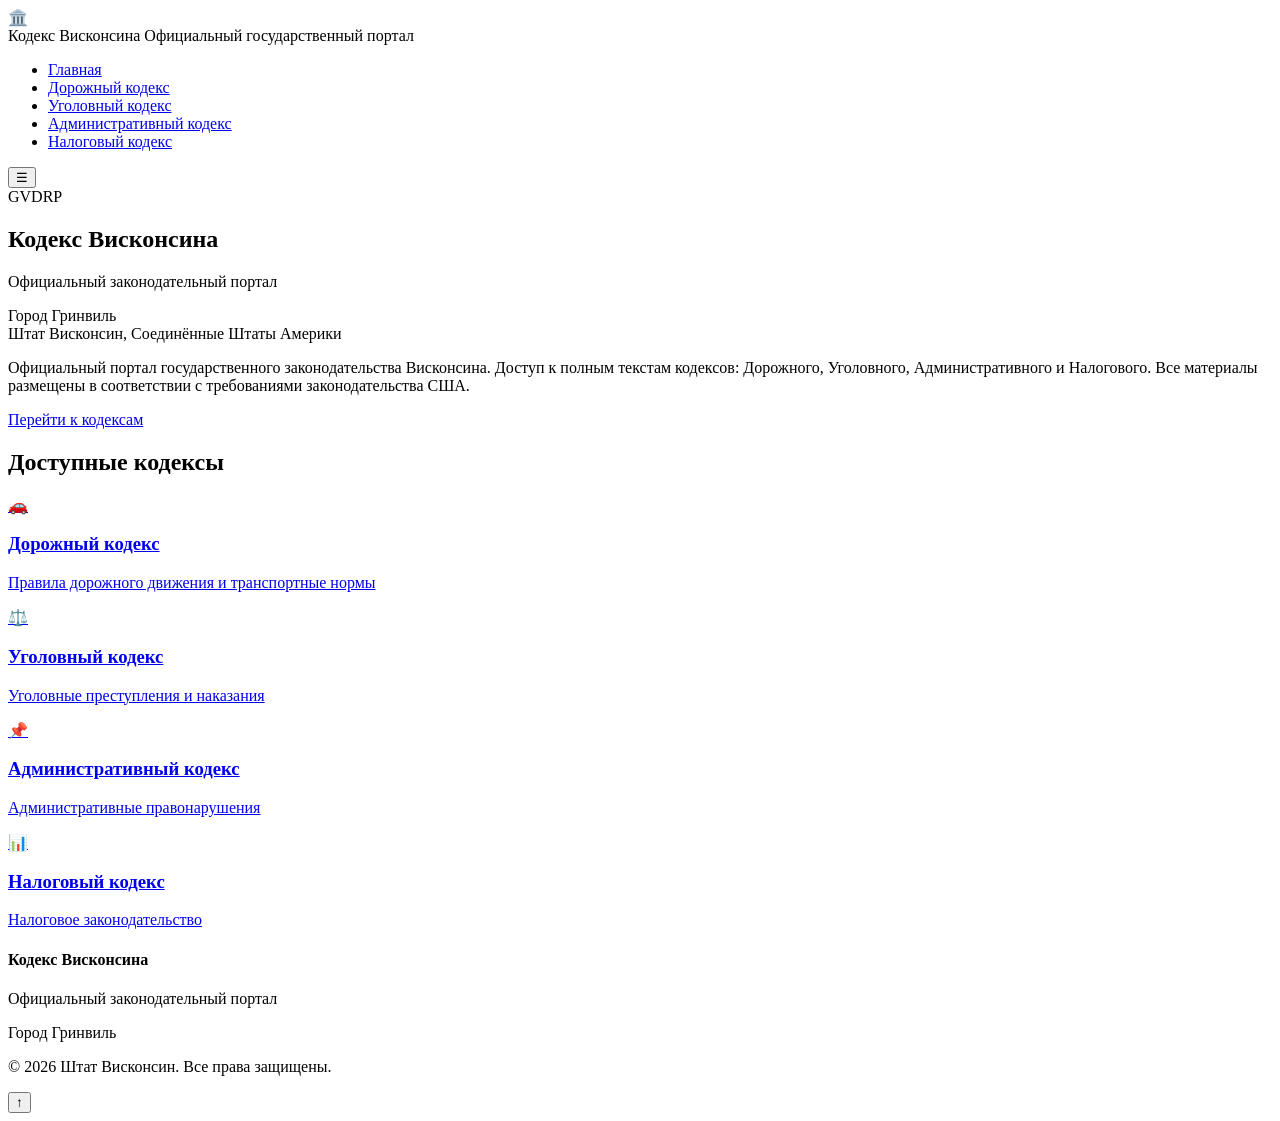
==== index.html @ d65d5a9a "Add files via upload" ====
<!DOCTYPE html>
<html lang="ru">
<head>
    <meta charset="UTF-8">
    <meta name="viewport" content="width=device-width, initial-scale=1.0">
    <title>Кодекс Висконсина - Официальный портал</title>
    <link rel="stylesheet" href="css/style.css">
</head>
<body>
    <header class="main-header">
        <div class="header-content container">
            <div class="logo">
                <span class="logo-icon">🏛️</span>
                <div class="logo-block">
                    <span class="logo-main">Кодекс Висконсина</span>
                    <span class="logo-sub">Официальный государственный портал</span>
                </div>
            </div>
            <nav class="main-nav" id="mainNav">
                <ul>
                    <li><a href="index.html" class="active">Главная</a></li>
                    <li><a href="road-code.html">Дорожный кодекс</a></li>
                    <li><a href="criminal-code.html">Уголовный кодекс</a></li>
                    <li><a href="administrative-code.html">Административный кодекс</a></li>
                    <li><a href="tax-code.html">Налоговый кодекс</a></li>
                </ul>
            </nav>
            <button class="mobile-menu-btn" id="mobileMenuBtn">☰</button>
        </div>
    </header>

    <section class="hero">
        <div class="hero-content container">
            <div class="hero-text">
                <div class="hero-badge"><span class="badge-gvdrp">GVDRP</span></div>
                <h1>Кодекс Висконсина</h1>
                <p class="subtitle">Официальный законодательный портал</p>
                <p class="description"><span>Город Гринвиль</span><br><span>Штат Висконсин, Соединённые Штаты Америки</span></p>
                <div class="hero-description">
                    <p>Официальный портал государственного законодательства Висконсина. Доступ к полным текстам кодексов: Дорожного, Уголовного, Административного и Налогового. Все материалы размещены в соответствии с требованиями законодательства США.</p>
                </div>
                <a href="#codes" class="btn-primary">Перейти к кодексам</a>
            </div>
        </div>
    </section>

    <section class="codes-section" id="codes">
        <div class="container">
            <h2 class="section-title">Доступные кодексы</h2>
            <div class="codes-grid">
                <a href="road-code.html" class="code-card road-card">
                    <span class="card-icon">🚗</span>
                    <h3>Дорожный кодекс</h3>
                    <p>Правила дорожного движения и транспортные нормы</p>
                </a>
                <a href="criminal-code.html" class="code-card criminal-card">
                    <span class="card-icon">⚖️</span>
                    <h3>Уголовный кодекс</h3>
                    <p>Уголовные преступления и наказания</p>
                </a>
                <a href="administrative-code.html" class="code-card admin-card">
                    <span class="card-icon">📌</span>
                    <h3>Административный кодекс</h3>
                    <p>Административные правонарушения</p>
                </a>
                <a href="tax-code.html" class="code-card tax-card">
                    <span class="card-icon">📊</span>
                    <h3>Налоговый кодекс</h3>
                    <p>Налоговое законодательство</p>
                </a>
            </div>
        </div>
    </section>

    <footer class="main-footer">
        <div class="container">
            <div class="footer-content">
                <div class="footer-section">
                    <h4>Кодекс Висконсина</h4>
                    <p>Официальный законодательный портал</p>
                    <p>Город Гринвиль</p>
                </div>
                <div class="footer-section">
                    <p>&copy; 2026 Штат Висконсин. Все права защищены.</p>
                </div>
            </div>
        </div>
    </footer>

    <button class="back-to-top" id="backToTop" title="Наверх">↑</button>
    <script src="js/main.js"></script>
</body>
</html>
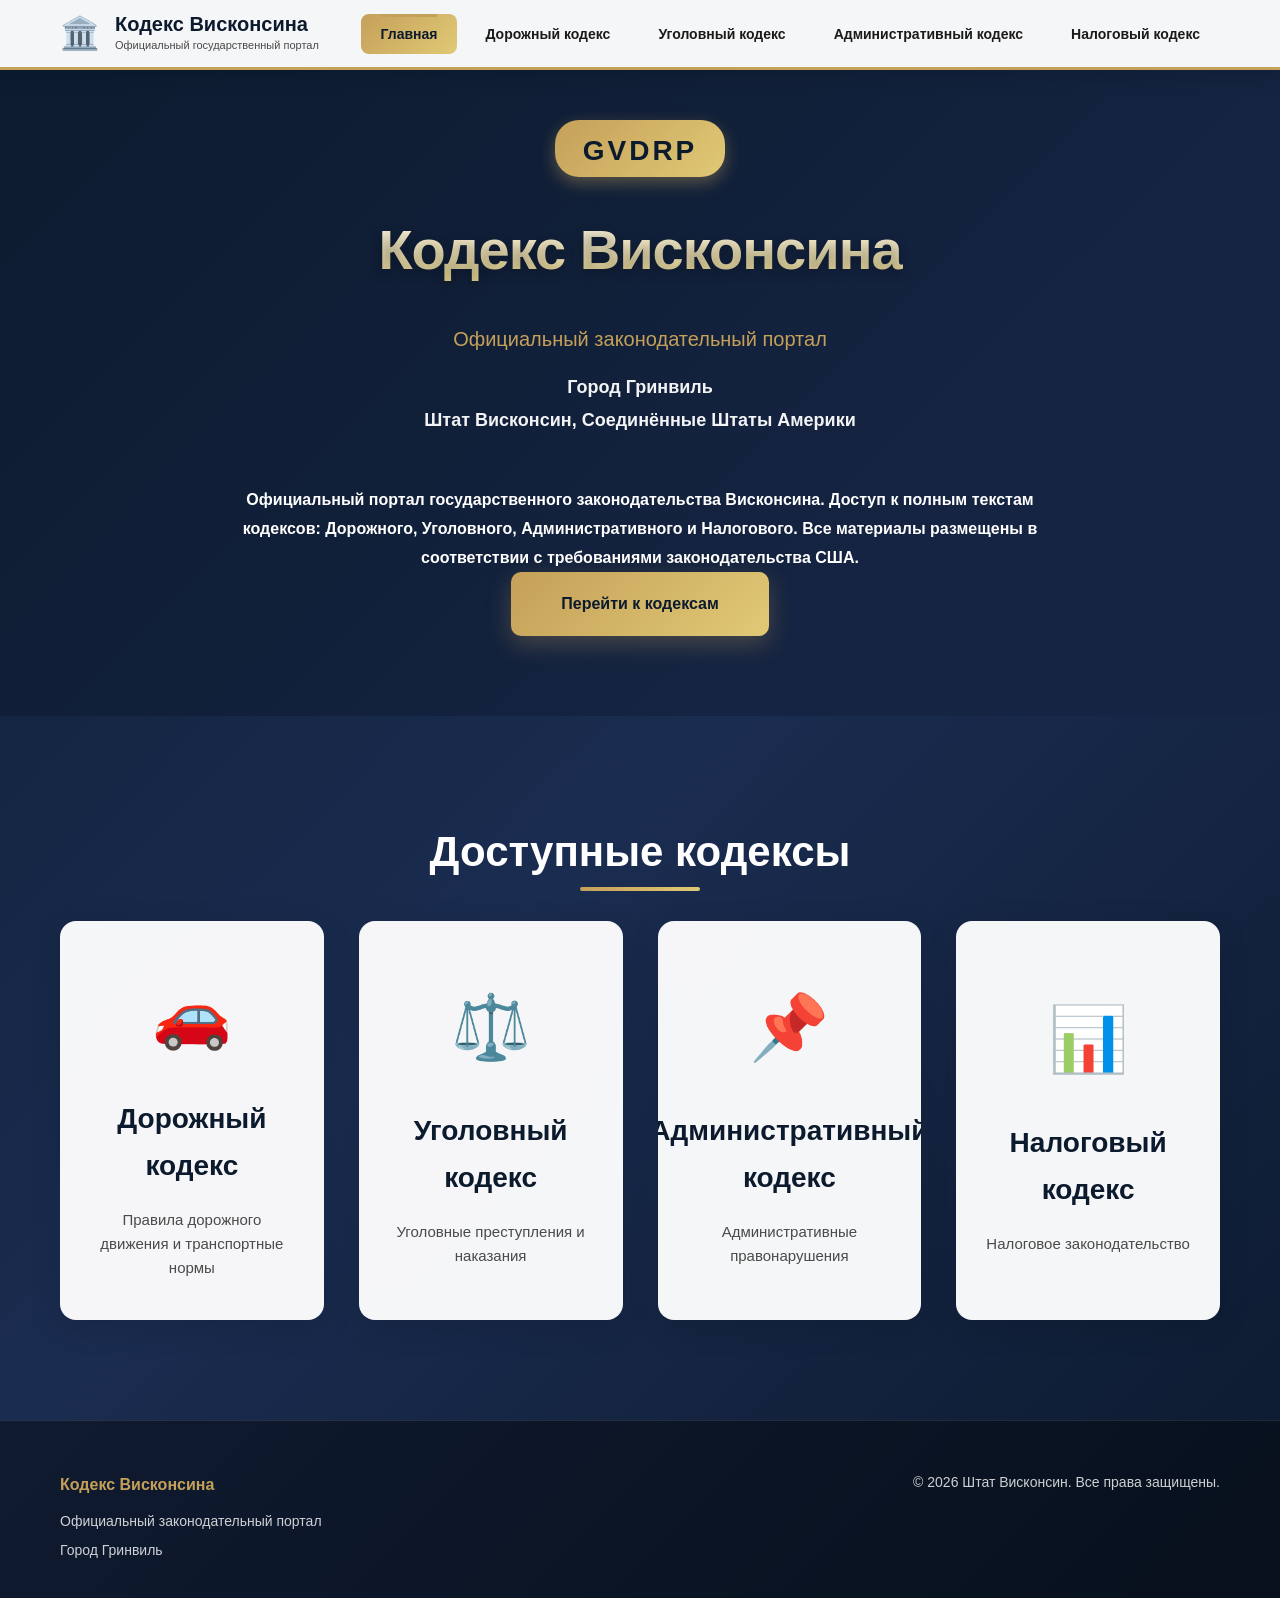
==== commit 8991e67f: "Add files via upload" ====
--- a/index.html
+++ b/index.html
@@ -4,7 +4,7 @@
     <meta charset="UTF-8">
     <meta name="viewport" content="width=device-width, initial-scale=1.0">
     <title>Кодекс Висконсина - Официальный портал</title>
-    <link rel="stylesheet" href="css/style.css">
+    <link rel="stylesheet" href="./style.css">
 </head>
 <body>
     <header class="main-header">
@@ -88,6 +88,6 @@
     </footer>
 
     <button class="back-to-top" id="backToTop" title="Наверх">↑</button>
-    <script src="js/main.js"></script>
+    <script src="./main.js"></script>
 </body>
 </html>
--- a/style.css
+++ b/style.css
@@ -0,0 +1,728 @@
+/* Wisconsin State Code - Official Portal Styles */
+/* Официальный государственный портал */
+
+/* Сброс и базовые стили */
+* {
+    margin: 0;
+    padding: 0;
+    box-sizing: border-box;
+}
+
+:root {
+    /* Цветовая палитра - государственный стиль */
+    --primary-dark: #0c1a2e;
+    --primary-blue: #162342;
+    --accent-gold: #c5a059;
+    --accent-gold-light: #e0c976;
+    --text-dark: #1a1a1a;
+    --text-light: #ffffff;
+    --text-secondary: #4a4a4a;
+    --bg-light: #f5f7fa;
+    --glass-bg: rgba(255, 255, 255, 0.96);
+    --glass-border: rgba(197, 160, 89, 0.3);
+    --shadow: 0 8px 32px rgba(0, 0, 0, 0.12);
+    --shadow-hover: 0 12px 48px rgba(0, 0, 0, 0.16);
+    --transition: all 0.3s cubic-bezier(0.4, 0, 0.2, 1);
+    --header-height: 70px;
+}
+
+body {
+    font-family: 'Segoe UI', Tahoma, Geneva, Verdana, sans-serif;
+    line-height: 1.7;
+    color: var(--text-dark);
+    background: linear-gradient(135deg, #0f1f35 0%, #1a2c50 50%, #0c1a2e 100%);
+    min-height: 100vh;
+    -webkit-font-smoothing: antialiased;
+    scroll-behavior: smooth;
+}
+
+.container {
+    max-width: 1200px;
+    margin: 0 auto;
+    padding: 0 20px;
+}
+
+/* --- Header --- */
+.main-header {
+    background: var(--glass-bg);
+    backdrop-filter: blur(12px);
+    border-bottom: 3px solid var(--accent-gold);
+    position: fixed;
+    top: 0;
+    left: 0;
+    right: 0;
+    z-index: 1000;
+    box-shadow: 0 4px 20px rgba(0,0,0,0.15);
+    height: var(--header-height);
+    display: flex;
+    align-items: center;
+}
+
+.header-content {
+    display: flex;
+    align-items: center;
+    justify-content: space-between;
+    width: 100%;
+}
+
+.logo {
+    display: flex;
+    align-items: center;
+    gap: 15px;
+    flex-shrink: 0;
+}
+
+.logo-icon {
+    font-size: 32px;
+}
+
+.logo-block {
+    display: flex;
+    flex-direction: column;
+}
+
+.logo-main {
+    font-size: 20px;
+    font-weight: 700;
+    color: var(--primary-dark);
+    line-height: 1.2;
+}
+
+.logo-sub {
+    font-size: 11px;
+    color: var(--text-secondary);
+    font-weight: 500;
+}
+
+.main-nav ul {
+    display: flex;
+    list-style: none;
+    gap: 8px;
+}
+
+.main-nav a {
+    text-decoration: none;
+    color: var(--text-dark);
+    font-weight: 600;
+    font-size: 14px;
+    padding: 12px 20px;
+    border-radius: 8px;
+    transition: var(--transition);
+    position: relative;
+}
+
+.main-nav a:hover {
+    background: rgba(197, 160, 89, 0.1);
+    color: var(--accent-gold);
+}
+
+.main-nav a.active {
+    background: linear-gradient(135deg, var(--accent-gold) 0%, var(--accent-gold-light) 100%);
+    color: var(--primary-dark);
+    font-weight: 700;
+}
+
+.main-nav a.active::before {
+    content: '';
+    position: absolute;
+    top: 0;
+    left: 20px;
+    right: 20px;
+    height: 3px;
+    background: var(--accent-gold);
+}
+
+.mobile-menu-btn {
+    display: none;
+    background: none;
+    border: none;
+    font-size: 28px;
+    color: var(--primary-dark);
+    cursor: pointer;
+    padding: 8px;
+}
+
+/* --- Hero Section --- */
+.hero {
+    padding: 120px 0 80px;
+    text-align: center;
+    color: var(--text-light);
+    position: relative;
+}
+
+.hero::before {
+    content: '';
+    position: absolute;
+    top: 0;
+    left: 0;
+    right: 0;
+    bottom: 0;
+    background: linear-gradient(135deg, rgba(12, 26, 46, 0.85) 0%, rgba(22, 35, 66, 0.6) 100%);
+    z-index: -1;
+}
+
+.hero-content {
+    max-width: 900px;
+    margin: 0 auto;
+}
+
+.hero h1 {
+    font-size: 56px;
+    font-weight: 800;
+    margin-bottom: 25px;
+    letter-spacing: -1px;
+    text-shadow: 0 4px 12px rgba(0,0,0,0.3);
+    background: linear-gradient(180deg, #ffffff 0%, var(--accent-gold-light) 100%);
+    -webkit-background-clip: text;
+    -webkit-text-fill-color: transparent;
+    background-clip: text;
+}
+
+.subtitle {
+    font-size: 20px;
+    margin-bottom: 15px;
+    font-weight: 500;
+    color: var(--accent-gold);
+}
+
+/* GVDRP Badge */
+.hero-badge {
+    display: inline-block;
+    background: linear-gradient(135deg, var(--accent-gold) 0%, var(--accent-gold-light) 100%);
+    color: var(--primary-dark);
+    padding: 12px 28px;
+    border-radius: 24px;
+    font-weight: 800;
+    font-size: 16px;
+    letter-spacing: 3px;
+    margin-bottom: 25px;
+    text-transform: uppercase;
+    box-shadow: 0 6px 16px rgba(197, 160, 89, 0.4);
+    line-height: 1.3;
+    position: relative;
+}
+
+.hero-badge .badge-gvdrp {
+    display: block;
+    font-size: 28px;
+    line-height: 1;
+    margin-top: 5px;
+}
+
+.description {
+    font-size: 18px;
+    margin-bottom: 50px;
+    opacity: 0.95;
+    line-height: 1.8;
+}
+
+.description span {
+    font-weight: 700;
+}
+
+.hero-description p {
+    font-weight: 700;
+    font-size: 16px;
+    line-height: 1.8;
+}
+
+.btn-primary {
+    display: inline-flex;
+    align-items: center;
+    justify-content: center;
+    padding: 18px 50px;
+    background: linear-gradient(135deg, var(--accent-gold) 0%, var(--accent-gold-light) 100%);
+    color: var(--primary-dark);
+    text-decoration: none;
+    font-weight: 700;
+    font-size: 16px;
+    border-radius: 10px;
+    transition: var(--transition);
+    box-shadow: 0 8px 24px rgba(197, 160, 89, 0.3);
+    gap: 12px;
+}
+
+.btn-primary:hover {
+    transform: translateY(-3px);
+    box-shadow: 0 12px 36px rgba(197, 160, 89, 0.4);
+}
+
+/* --- Codes Section --- */
+.codes-section {
+    padding: 100px 0;
+}
+
+.section-title {
+    text-align: center;
+    font-size: 42px;
+    font-weight: 700;
+    color: var(--text-light);
+    margin-bottom: 30px;
+    position: relative;
+}
+
+.section-title::after {
+    content: '';
+    display: block;
+    width: 120px;
+    height: 4px;
+    background: linear-gradient(90deg, var(--accent-gold), var(--accent-gold-light));
+    margin: 0 auto;
+    border-radius: 2px;
+}
+
+.codes-grid {
+    display: grid;
+    grid-template-columns: repeat(auto-fit, minmax(260px, 1fr));
+    gap: 35px;
+}
+
+.code-card {
+    display: flex;
+    flex-direction: column;
+    align-items: center;
+    background: var(--glass-bg);
+    backdrop-filter: blur(14px);
+    border-radius: 16px;
+    padding: 40px 30px;
+    text-align: center;
+    transition: var(--transition);
+    box-shadow: var(--shadow);
+    position: relative;
+    overflow: hidden;
+    text-decoration: none;
+    color: var(--text-dark);
+    min-height: 220px;
+    justify-content: center;
+}
+
+.code-card::before {
+    content: '';
+    position: absolute;
+    top: 0;
+    left: 0;
+    right: 0;
+    height: 4px;
+    background: linear-gradient(90deg, var(--accent-gold), var(--accent-gold-light));
+    transform: scaleX(0);
+    transition: var(--transition);
+    transform-origin: left;
+}
+
+.code-card:hover {
+    transform: translateY(-8px);
+    box-shadow: var(--shadow-hover);
+}
+
+.code-card:hover::before {
+    transform: scaleX(1);
+}
+
+.code-card:hover .card-icon {
+    transform: scale(1.15) rotate(5deg);
+}
+
+/* Card specific colors */
+.road-card::before { background: linear-gradient(90deg, #3b82f6, #60a5fa); }
+.criminal-card::before { background: linear-gradient(90deg, #ef4444, #f87171); }
+.admin-card::before { background: linear-gradient(90deg, #10b981, #34d399); }
+.tax-card::before { background: linear-gradient(90deg, #8b5cf6, #a78bfa); }
+
+.road-card:hover .card-icon { color: #3b82f6; }
+.criminal-card:hover .card-icon { color: #ef4444; }
+.admin-card:hover .card-icon { color: #10b981; }
+.tax-card:hover .card-icon { color: #8b5cf6; }
+
+.card-icon {
+    font-size: 64px;
+    margin-bottom: 25px;
+    display: block;
+    transition: var(--transition);
+    color: var(--accent-gold);
+}
+
+.code-card h3 {
+    color: var(--primary-dark);
+    font-size: 28px;
+    margin-bottom: 18px;
+    font-weight: 800;
+}
+
+.code-card p {
+    color: var(--text-secondary);
+    font-size: 15px;
+    line-height: 1.6;
+}
+
+/* --- Footer --- */
+.main-footer {
+    background: rgba(0,0,0,0.4);
+    padding: 50px 0 30px;
+    color: var(--text-light);
+    border-top: 1px solid rgba(255,255,255,0.1);
+}
+
+.footer-content {
+    display: flex;
+    justify-content: space-between;
+    align-items: flex-start;
+    flex-wrap: wrap;
+    gap: 30px;
+}
+
+.footer-section h4 {
+    color: var(--accent-gold);
+    margin-bottom: 12px;
+    font-weight: 700;
+}
+
+.footer-section p {
+    color: rgba(255,255,255,0.8);
+    font-size: 14px;
+    margin-bottom: 5px;
+}
+
+/* --- Back to Top --- */
+.back-to-top {
+    position: fixed;
+    bottom: 40px;
+    right: 40px;
+    width: 56px;
+    height: 56px;
+    background: linear-gradient(135deg, var(--accent-gold) 0%, var(--accent-gold-light) 100%);
+    color: var(--primary-dark);
+    border: none;
+    border-radius: 50%;
+    font-size: 28px;
+    font-weight: 700;
+    cursor: pointer;
+    box-shadow: 0 8px 24px rgba(0,0,0,0.3);
+    transition: var(--transition);
+    display: flex;
+    align-items: center;
+    justify-content: center;
+    z-index: 999;
+}
+
+.back-to-top:hover {
+    transform: translateY(-5px) scale(1.05);
+    box-shadow: 0 12px 32px rgba(197, 160, 89, 0.4);
+}
+
+.back-to-top:active {
+    transform: translateY(-2px);
+}
+
+/* --- Search Bar --- */
+.search-bar {
+    position: sticky;
+    top: calc(var(--header-height) + 1px);
+    z-index: 998;
+    background: var(--glass-bg);
+    backdrop-filter: blur(10px);
+    padding: 20px 0;
+    border-bottom: 1px solid rgba(197, 160, 89, 0.3);
+    margin-bottom: 40px;
+}
+
+.search-container {
+    max-width: 800px;
+    margin: 0 auto;
+    display: flex;
+    gap: 12px;
+}
+
+.search-input {
+    flex: 1;
+    padding: 16px 24px;
+    border: 2px solid rgba(0,0,0,0.1);
+    border-radius: 12px;
+    font-size: 16px;
+    transition: var(--transition);
+    background: rgba(255,255,255,0.9);
+}
+
+.search-input:focus {
+    border-color: var(--accent-gold);
+    outline: none;
+    box-shadow: 0 0 0 4px rgba(197, 160, 89, 0.1);
+}
+
+.search-btn {
+    padding: 16px 36px;
+    background: linear-gradient(135deg, var(--accent-gold) 0%, var(--accent-gold-light) 100%);
+    color: var(--primary-dark);
+    border: none;
+    border-radius: 12px;
+    font-weight: 700;
+    font-size: 16px;
+    cursor: pointer;
+    transition: var(--transition);
+    white-space: nowrap;
+}
+
+.search-btn:hover {
+    transform: translateY(-2px);
+    box-shadow: 0 6px 20px rgba(197, 160, 89, 0.3);
+}
+
+/* --- Content Layout --- */
+.content-wrapper {
+    display: grid;
+    grid-template-columns: 280px 1fr;
+    gap: 40px;
+    padding: 100px 0 60px;
+}
+
+/* --- Sidebar - Scrollable content column --- */
+.sidebar {
+    align-self: flex-start;
+    width: 100%;
+    max-width: 280px;
+    flex-shrink: 0;
+}
+
+/* Custom scrollbar for sidebar */
+.sidebar::-webkit-scrollbar {
+    width: 6px;
+}
+
+.sidebar::-webkit-scrollbar-track {
+    background: rgba(255,255,255,0.05);
+    border-radius: 4px;
+}
+
+.sidebar::-webkit-scrollbar-thumb {
+    background: var(--accent-gold);
+    border-radius: 4px;
+}
+
+.sidebar::-webkit-scrollbar-thumb:hover {
+    background: var(--accent-gold-light);
+}
+
+.sidebar-menu {
+    background: var(--glass-bg);
+    backdrop-filter: blur(12px);
+    border-radius: 16px;
+    padding: 25px;
+    box-shadow: var(--shadow);
+    border: 1px solid var(--glass-border);
+}
+
+.sidebar-menu h3 {
+    color: var(--primary-dark);
+    margin-bottom: 25px;
+    font-size: 18px;
+    font-weight: 700;
+    padding-bottom: 15px;
+    border-bottom: 2px solid var(--accent-gold);
+}
+
+.sidebar-item {
+    padding: 14px 18px;
+    cursor: pointer;
+    transition: var(--transition);
+    border-radius: 8px;
+    margin-bottom: 6px;
+    color: var(--text-dark);
+    font-weight: 600;
+    font-size: 14px;
+    border-left: 3px solid transparent;
+}
+
+.sidebar-item:hover {
+    background: rgba(197, 160, 89, 0.08);
+    padding-left: 22px;
+}
+
+.sidebar-item.active {
+    background: linear-gradient(90deg, var(--accent-gold) 0%, var(--accent-gold-light) 100%);
+    color: var(--primary-dark);
+    border-left-color: var(--accent-gold);
+    font-weight: 800;
+}
+
+/* --- Main Content --- */
+.main-content {
+    padding: 10px 0;
+}
+
+.code-section {
+    background: var(--glass-bg);
+    backdrop-filter: blur(14px);
+    border-radius: 16px;
+    padding: 50px 45px;
+    box-shadow: var(--shadow);
+    margin-bottom: 40px;
+    border: 1px solid var(--glass-border);
+}
+
+.code-section-header {
+    border-bottom: 3px solid var(--accent-gold);
+    padding-bottom: 25px;
+    margin-bottom: 35px;
+}
+
+.code-section h2 {
+    color: var(--primary-dark);
+    font-size: 36px;
+    font-weight: 900;
+    margin-bottom: 10px;
+    letter-spacing: -0.5px;
+}
+
+.code-section h2 span {
+    color: var(--accent-gold);
+    margin-left: 10px;
+}
+
+.article {
+    margin: 30px 0;
+    padding: 25px 30px;
+    background: linear-gradient(180deg, rgba(255,255,255,0.6) 0%, rgba(248,250,252,0.8) 100%);
+    border-radius: 12px;
+    transition: var(--transition);
+    border: 1px solid rgba(197, 160, 89, 0.2);
+}
+
+.article:hover {
+    box-shadow: 0 6px 24px rgba(0,0,0,0.08);
+    transform: translateY(-2px);
+}
+
+.article h4 {
+    color: var(--primary-dark);
+    margin-bottom: 15px;
+    font-size: 18px;
+    font-weight: 800;
+    display: flex;
+    align-items: center;
+    gap: 10px;
+}
+
+.article h4::before {
+    content: '';
+    display: block;
+    width: 4px;
+    height: 20px;
+    background: linear-gradient(180deg, var(--accent-gold), var(--accent-gold-light));
+    border-radius: 2px;
+}
+
+.article-content {
+    color: var(--text-secondary);
+    font-size: 15px;
+    line-height: 1.8;
+}
+
+.penalty {
+    margin-top: 15px;
+    padding: 12px 18px;
+    background: linear-gradient(135deg, rgba(197, 160, 89, 0.15) 0%, rgba(197, 160, 89, 0.05) 100%);
+    border-radius: 8px;
+    border-left: 4px solid var(--accent-gold);
+    font-weight: 600;
+    color: #856404;
+}
+
+.penalty::before {
+    content: '💰 ';
+}
+
+/* --- Animations --- */
+.fade-in {
+    opacity: 0;
+    transform: translateY(20px);
+    animation: fadeInUp 0.6s ease forwards;
+}
+
+@keyframes fadeInUp {
+    to {
+        opacity: 1;
+        transform: translateY(0);
+    }
+}
+
+@keyframes pulseGold {
+    0%, 100% { opacity: 1; }
+    50% { opacity: 0.6; }
+}
+
+.search-highlight {
+    background: rgba(197, 160, 89, 0.4);
+    padding: 2px 6px;
+    border-radius: 4px;
+    font-weight: 600;
+}
+
+/* --- Mobile Responsive --- */
+@media (max-width: 992px) {
+    .content-wrapper {
+        grid-template-columns: 1fr;
+    }
+
+    .sidebar {
+        display: none;
+    }
+}
+
+@media (max-width: 768px) {
+    .header-content {
+        flex-wrap: wrap;
+        gap: 15px;
+    }
+
+    .logo-block {
+        order: 1;
+    }
+
+    .mobile-menu-btn {
+        display: block;
+        order: 3;
+    }
+
+    .main-nav {
+        width: 100%;
+        order: 2;
+    }
+
+    .main-nav ul {
+        flex-direction: column;
+        gap: 5px;
+    }
+
+    .main-nav a {
+        display: block;
+        padding: 12px 15px;
+    }
+
+    .hero h1 {
+        font-size: 36px;
+    }
+
+    .subtitle {
+        font-size: 18px;
+    }
+
+    .codes-grid {
+        grid-template-columns: 1fr;
+    }
+
+    .search-container {
+        flex-direction: column;
+    }
+
+    .footer-content {
+        flex-direction: column;
+        text-align: center;
+    }
+
+    .code-section {
+        padding: 35px 25px;
+    }
+
+    .search-bar {
+        padding: 15px 0;
+    }
+}
